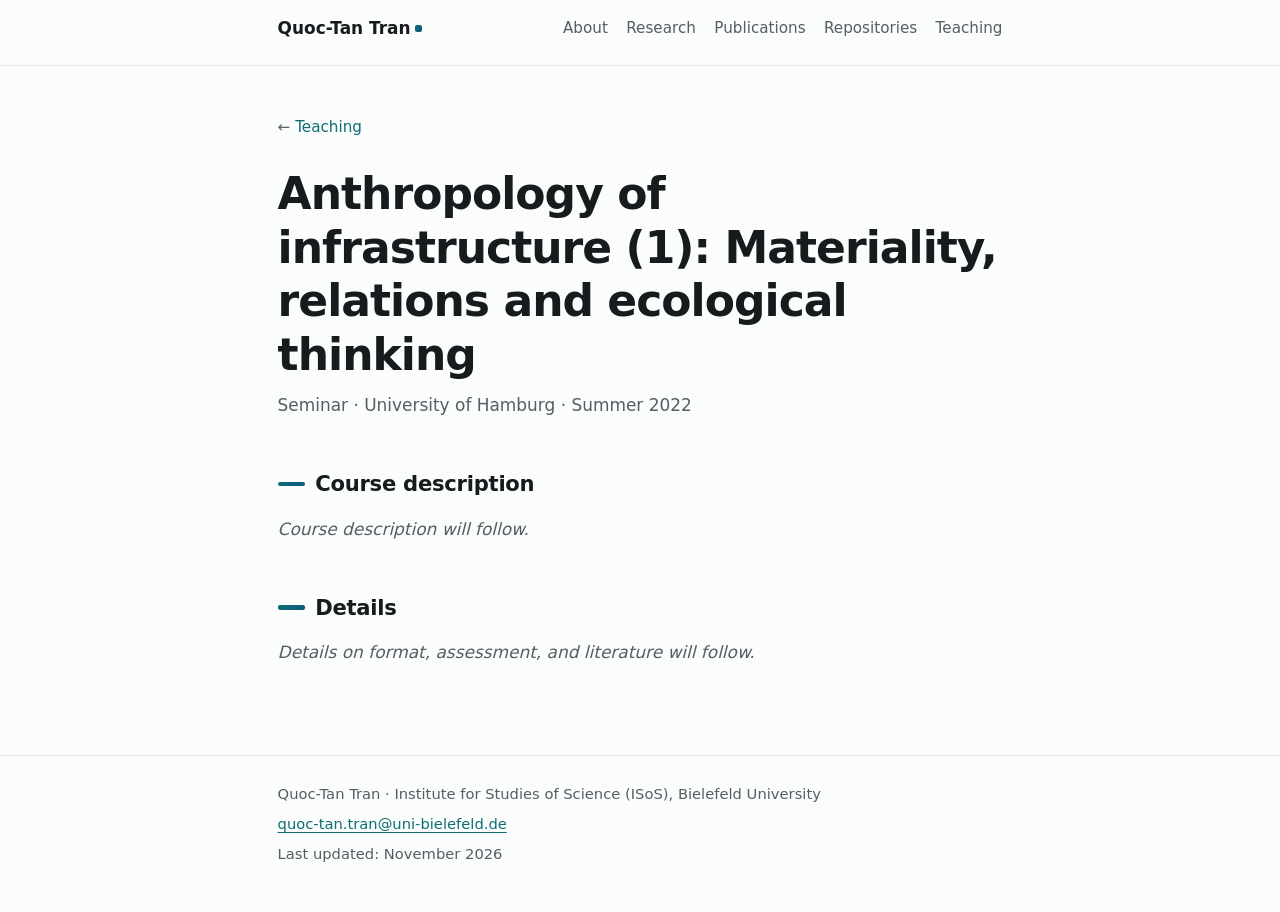
==== teaching/anthropology-infrastructure-1-s2022/index.html @ 623a3fcb "Add teaching overview and per-course pages (10 courses, newest to oldest)" ====
<!doctype html>
<html lang="en">
<head>
  <meta charset="utf-8">
  <meta name="viewport" content="width=device-width, initial-scale=1">
  <title>Anthropology of infrastructure (1): Materiality, relations and ecological thinking · Teaching · Quoc-Tan Tran</title>
  <meta name="description" content="Anthropology of infrastructure (1): Materiality, relations and ecological thinking. Seminar taught by Quoc-Tan Tran at the University of Hamburg, Summer 2022.">
  <link rel="stylesheet" href="../../style.css">
</head>
<body>
  <a class="skip" href="#main">Skip to content</a>

  <header class="site-header">
    <div class="wrap header-inner">
      <a class="site-name" href="../../index.html">Quoc-Tan Tran</a>
      <nav aria-label="Main navigation">
        <ul>
          <li><a href="../../index.html#about">About</a></li>
          <li><a href="../../index.html#research">Research</a></li>
          <li><a href="../../index.html#publications">Publications</a></li>
          <li><a href="../../index.html#repositories">Repositories</a></li>
          <li><a href="../index.html">Teaching</a></li>
        </ul>
      </nav>
    </div>
  </header>

  <main id="main" class="wrap">
    <p class="breadcrumb"><a href="../index.html">Teaching</a></p>
    <article>
      <h1>Anthropology of infrastructure (1): Materiality, relations and ecological thinking</h1>
      <p class="meta">Seminar · University of Hamburg · Summer 2022</p>

      <section id="description" aria-labelledby="description-heading">
        <h2 id="description-heading">Course description</h2>
        <p class="placeholder-note">Course description will follow.</p>
        <!-- FEED DESCRIPTION HERE:
             replace the placeholder-note paragraph with the description text.
             Optional subsections to uncomment when needed:
             <h3>Key topics</h3>, <h3>Assessment</h3>, <h3>Literature</h3>
        -->
      </section>


      <section id="details" aria-labelledby="details-heading">
        <h2 id="details-heading">Details</h2>
        <p class="placeholder-note">Details on format, assessment, and literature will follow.</p>
      </section>
    </article>
  </main>

  <footer class="site-footer">
    <div class="wrap">
      <p>Quoc-Tan Tran · Institute for Studies of Science (ISoS), Bielefeld University</p>
      <p><a href="mailto:quoc-tan.tran@uni-bielefeld.de">quoc-tan.tran@uni-bielefeld.de</a></p>
      <p>Last updated: November 2026</p>
    </div>
  </footer>
</body>
</html>
---- style.css ----
/* ==========================================================================
   qtan-tran.github.io — shared stylesheet (v2, "modern academic")
   Plain CSS, no external dependencies, system fonts only.
   Light + dark (prefers-color-scheme), responsive, print-friendly.
   Design: strong typographic hierarchy, teal accent used deliberately,
   cards + chips + gradient hairlines. No JavaScript.
   ========================================================================== */

/* --- Design tokens ------------------------------------------------------ */
:root {
  --measure: 48rem;
  --bg: #fbfcfc;
  --fg: #171b1e;
  --muted: #565d64;
  --faint: #8d949b;
  --accent: #0d6e73;
  --accent-2: #12577e;
  --accent-soft: rgba(13, 110, 115, 0.09);
  --card: #ffffff;
  --border: #e6e9ea;
  --shadow: 0 1px 2px rgba(23, 27, 30, 0.05);
  --shadow-hover: 0 10px 28px rgba(13, 110, 115, 0.13);
  --gradient: linear-gradient(100deg, var(--accent), var(--accent-2));
}

@media (prefers-color-scheme: dark) {
  :root {
    --bg: #101416;
    --fg: #e6e9eb;
    --muted: #a2aab0;
    --faint: #6b7278;
    --accent: #56c2c7;
    --accent-2: #6ea3d8;
    --accent-soft: rgba(86, 194, 199, 0.12);
    --card: #161b1e;
    --border: #272d31;
    --shadow: 0 1px 2px rgba(0, 0, 0, 0.3);
    --shadow-hover: 0 10px 28px rgba(0, 0, 0, 0.45);
  }
}

/* --- Base ---------------------------------------------------------------- */
* { box-sizing: border-box; }

html {
  -webkit-text-size-adjust: 100%;
  scroll-behavior: smooth;
}

body {
  margin: 0;
  font-family: system-ui, -apple-system, "Segoe UI", Roboto, "Helvetica Neue",
    Arial, "Noto Sans", sans-serif;
  font-size: 1.06rem;
  line-height: 1.7;
  color: var(--fg);
  background: var(--bg);
}

.wrap { max-width: var(--measure); margin: 0 auto; padding: 0 1.35rem; }

a {
  color: var(--accent);
  text-underline-offset: 0.2em;
  text-decoration-thickness: 1px;
  transition: color 0.15s ease, text-decoration-thickness 0.15s ease;
}
a:hover { text-decoration-thickness: 2px; }

h1, h2, h3 { line-height: 1.22; font-weight: 650; letter-spacing: -0.012em; }
h1 { font-size: clamp(2.05rem, 5vw, 2.75rem); margin: 0 0 0.6rem; letter-spacing: -0.022em; }
h2 {
  font-size: 1.32rem;
  margin: 3.2rem 0 1.1rem;
  display: flex;
  align-items: center;
  gap: 0.65rem;
}
h2::before {
  content: "";
  width: 1.7rem;
  height: 0.28rem;
  border-radius: 2px;
  background: var(--gradient);
  flex: none;
}
h3 { font-size: 1.04rem; margin: 1.9rem 0 0.6rem; }

p { margin: 0 0 1rem; }
ul, ol { margin: 0 0 1rem; padding-left: 1.45rem; }
li { margin-bottom: 0.55rem; }

.meta, .project-meta, .course-meta { color: var(--muted); }
em { font-style: italic; }
strong { font-weight: 650; }

/* --- Skip link ----------------------------------------------------------- */
.skip {
  position: absolute; left: -9999px; top: 0;
  background: var(--accent); color: #fff;
  padding: 0.5rem 1rem; z-index: 10; border-radius: 0 0 0.45rem 0;
}
.skip:focus { left: 0; }

/* --- Header / navigation (sticky, translucent) ---------------------------- */
.site-header {
  position: sticky; top: 0; z-index: 5;
  background: rgba(251, 252, 252, 0.86);
  -webkit-backdrop-filter: blur(10px);
  backdrop-filter: blur(10px);
  border-bottom: 1px solid var(--border);
  padding: 0.85rem 0;
}
@media (prefers-color-scheme: dark) {
  .site-header { background: rgba(16, 20, 22, 0.86); }
}
.header-inner {
  display: flex; flex-wrap: wrap; gap: 0.75rem 1.5rem;
  align-items: baseline; justify-content: space-between;
}
.site-name { font-weight: 700; text-decoration: none; color: var(--fg); font-size: 1.06rem; }
.site-name::after {
  content: "";
  display: inline-block;
  width: 0.42em; height: 0.42em; margin-left: 0.28em;
  border-radius: 2px;
  background: var(--gradient);
  vertical-align: 0.08em;
}
.site-header nav ul {
  list-style: none; display: flex; flex-wrap: wrap; gap: 0.2rem 1.15rem;
  margin: 0; padding: 0; font-size: 0.95rem;
}
.site-header nav a {
  text-decoration: none; color: var(--muted);
  padding: 0.15rem 0;
  border-bottom: 2px solid transparent;
  transition: color 0.15s ease, border-color 0.15s ease;
}
.site-header nav a:hover, .site-header nav a:focus {
  color: var(--accent);
  border-bottom-color: var(--accent);
}

/* --- Hero ------------------------------------------------------------------ */
main.wrap { padding-top: 3.1rem; padding-bottom: 4.5rem; }

.hero { margin-bottom: 1.2rem; }
.kicker {
  color: var(--accent);
  font-size: 0.86rem;
  font-weight: 650;
  letter-spacing: 0.09em;
  text-transform: uppercase;
  margin: 0 0 0.65rem;
}
.hero h1 {
  margin-bottom: 0.7rem;
  padding-bottom: 0.85rem;
  position: relative;
}
.hero h1::after {
  content: "";
  position: absolute; left: 0; bottom: 0;
  width: 4.2rem; height: 0.3rem;
  border-radius: 2px;
  background: var(--gradient);
}
.bio-lede { font-size: 1.12rem; color: var(--muted); max-width: 40rem; }

.chip-row { display: flex; flex-wrap: wrap; gap: 0.55rem; margin: 1.4rem 0 0; }
.chip {
  display: inline-flex; align-items: center; gap: 0.4em;
  border: 1px solid var(--border);
  border-radius: 999px;
  padding: 0.34rem 0.95rem;
  font-size: 0.92rem;
  text-decoration: none;
  color: var(--fg);
  background: var(--card);
  box-shadow: var(--shadow);
  transition: color 0.15s ease, border-color 0.15s ease, transform 0.15s ease;
}
.chip:hover {
  color: var(--accent);
  border-color: var(--accent);
  transform: translateY(-1px);
}

/* --- Projects (cards) ------------------------------------------------------- */
.project {
  position: relative; overflow: hidden;
  background: var(--card);
  border: 1px solid var(--border);
  border-radius: 0.75rem;
  padding: 1.45rem 1.55rem 1.25rem;
  margin-bottom: 1.25rem;
  box-shadow: var(--shadow);
  transition: transform 0.18s ease, box-shadow 0.18s ease;
}
.project::before {
  content: "";
  position: absolute; inset: 0 0 auto 0; height: 3px;
  background: var(--gradient);
}
.project:hover { transform: translateY(-2px); box-shadow: var(--shadow-hover); }
.project h3 { margin: 0 0 0.3rem; font-size: 1.12rem; }
.project-meta { font-size: 0.9rem; margin-bottom: 0.7rem; }
.pill {
  display: inline-block;
  font-size: 0.76rem; font-weight: 650; letter-spacing: 0.04em;
  text-transform: uppercase;
  color: var(--accent);
  background: var(--accent-soft);
  border-radius: 999px;
  padding: 0.12rem 0.7rem;
  margin-left: 0.45em;
  vertical-align: 0.12em;
  white-space: nowrap;
}

/* --- Publications ----------------------------------------------------------- */
.pub-note { font-size: 0.92rem; color: var(--muted); }
.pub-group { margin-bottom: 0.4rem; }
.pub-group > ul { list-style: none; padding-left: 0; }
.pub-group > ul > li {
  padding-left: 1.15rem; position: relative; margin-bottom: 0.85rem;
}
.pub-group > ul > li::before {
  content: ""; position: absolute; left: 0; top: 0.78em;
  width: 0.42rem; height: 0.42rem; border-radius: 2px;
  background: var(--accent-soft);
  border: 1.5px solid var(--accent);
}
.tag {
  display: inline-block; font-size: 0.76rem; font-weight: 600;
  color: var(--accent); background: var(--accent-soft);
  border-radius: 999px; padding: 0.1rem 0.6rem;
  margin-left: 0.35em; vertical-align: 0.12em;
  white-space: nowrap;
}

/* --- Repositories ------------------------------------------------------------ */
.repo-list { list-style: none; padding: 0; }
.repo-list > li {
  background: var(--card);
  border: 1px solid var(--border);
  border-radius: 0.75rem;
  padding: 1.3rem 1.5rem 1.1rem;
  margin-bottom: 1rem;
  box-shadow: var(--shadow);
  transition: transform 0.18s ease, box-shadow 0.18s ease;
}
.repo-list > li:hover { transform: translateY(-2px); box-shadow: var(--shadow-hover); }
.repo-list h3 { margin: 0 0 0.45rem; font-size: 1.08rem; }
.repo-list h3 a { text-decoration: none; color: var(--fg); }
.repo-list h3 a:hover { color: var(--accent); }
.repo-list .links { margin: 0.5rem 0 0; display: flex; flex-wrap: wrap; gap: 0.4rem 1.1rem; }

/* --- Teaching ------------------------------------------------------------------ */
.course-list { list-style: none; padding: 0; }
.course-list > li {
  display: flex; gap: 1.1rem; flex-wrap: wrap; align-items: baseline;
  padding: 0.65rem 0.85rem;
  margin-bottom: 0.45rem;
  border: 1px solid var(--border);
  border-radius: 0.6rem;
  background: var(--card);
  box-shadow: var(--shadow);
  transition: border-color 0.15s ease;
}
.course-list > li:hover { border-color: var(--accent); }
.course-list .term { flex: 0 0 8.5rem; color: var(--accent); font-weight: 650; font-size: 0.92rem; }
.placeholder-note { color: var(--muted); font-style: italic; }
.breadcrumb { margin: 0 0 1.6rem; font-size: 0.95rem; }
.breadcrumb a { text-decoration: none; }
.breadcrumb a::before { content: "← "; color: var(--muted); }
.breadcrumb a:hover::before { color: var(--accent); }

/* --- Footer ---------------------------------------------------------------------- */
.site-footer {
  border-top: 1px solid var(--border);
  padding: 1.6rem 0 2.6rem;
  color: var(--muted); font-size: 0.92rem;
}
.site-footer p { margin: 0 0 0.3rem; }

/* --- Responsive -------------------------------------------------------------------- */
@media (max-width: 30rem) {
  .header-inner { flex-direction: column; gap: 0.5rem; }
  .course-list .term { flex-basis: 100%; }
  .project { padding: 1.2rem 1.15rem 1.05rem; }
}

/* --- Print --------------------------------------------------------------------------- */
@media print {
  body { font-size: 10.5pt; color: #000; background: #fff; }
  .skip, .site-header, .chip-row { display: none; }
  a { color: #000; }
  main a[href^="http"]::after { content: " <" attr(href) ">"; font-size: 0.85em; color: #333; }
  .project, .repo-list > li, .course-list > li {
    border: 0.5pt solid #ccc; box-shadow: none; break-inside: avoid;
  }
  h2 { break-after: avoid; }
  li { break-inside: avoid; }
}

@media (prefers-reduced-motion: reduce) {
  html { scroll-behavior: auto; }
  * { transition: none !important; }
}
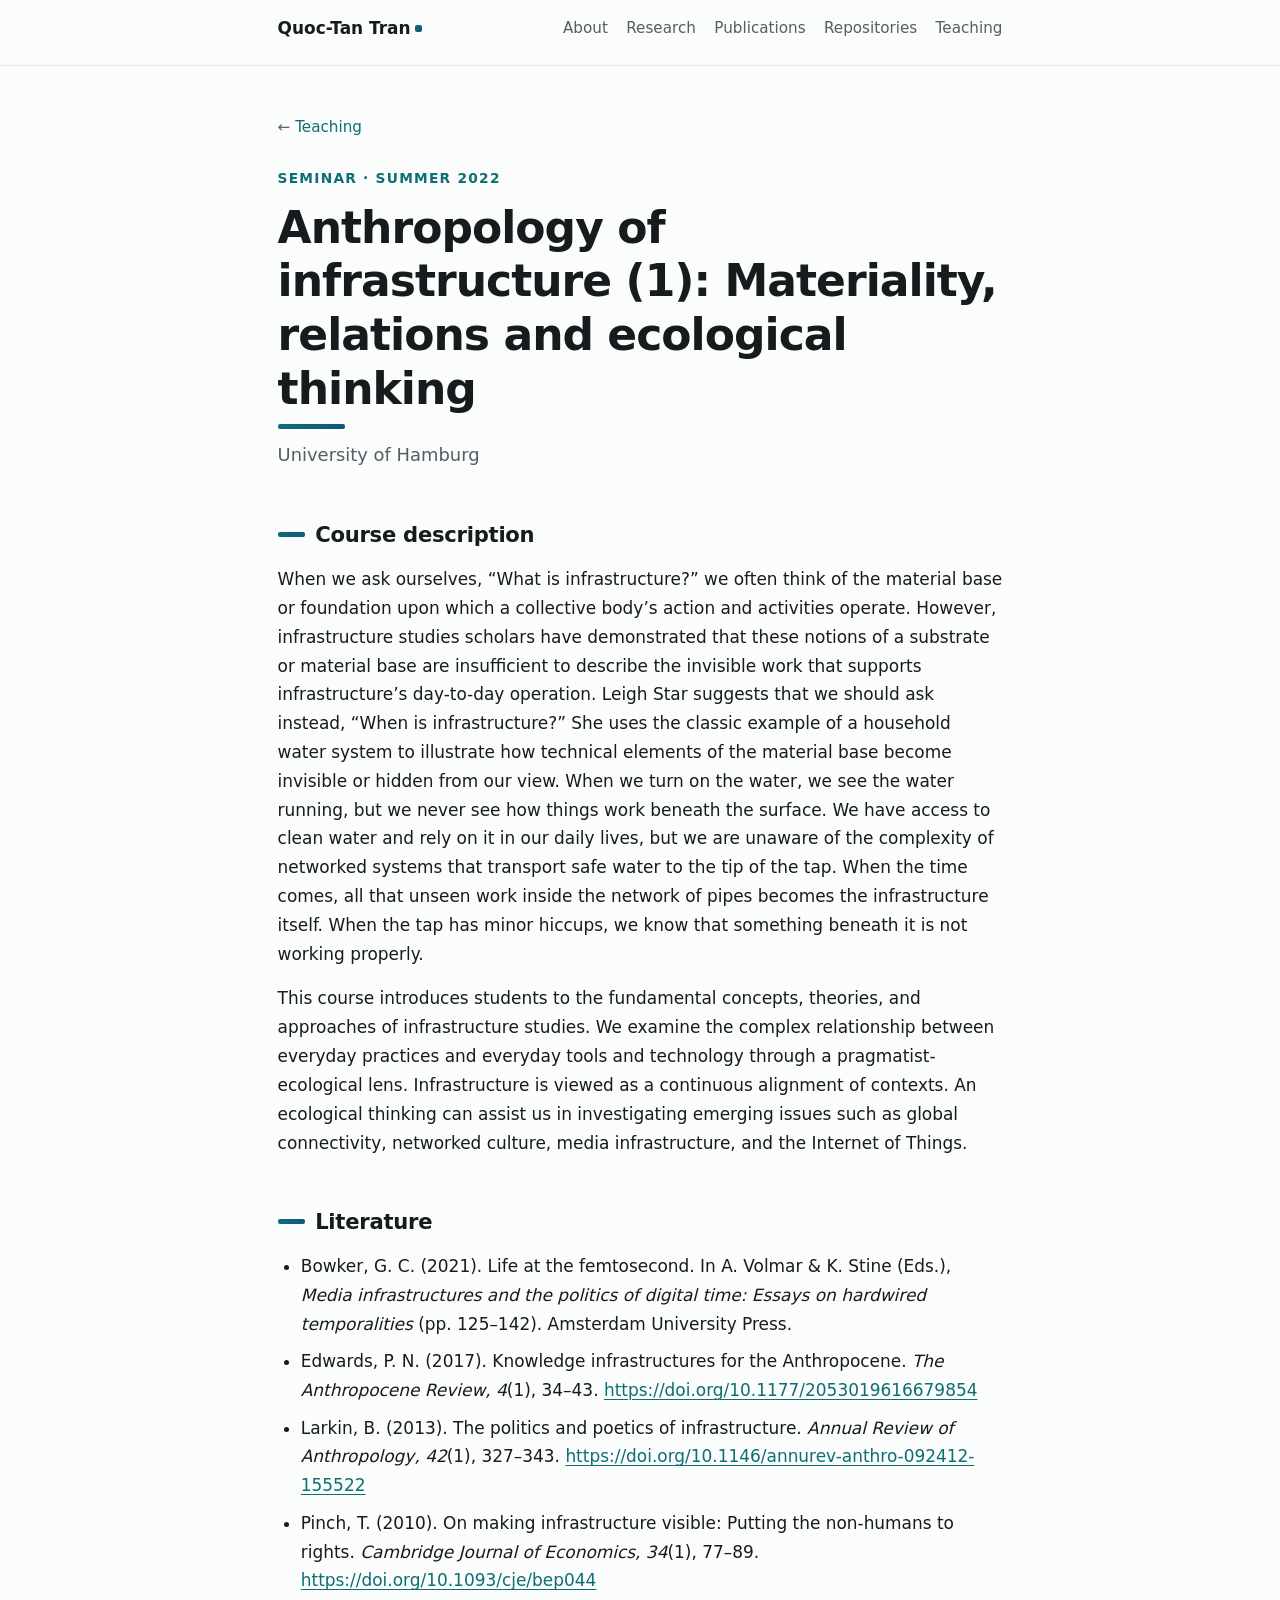
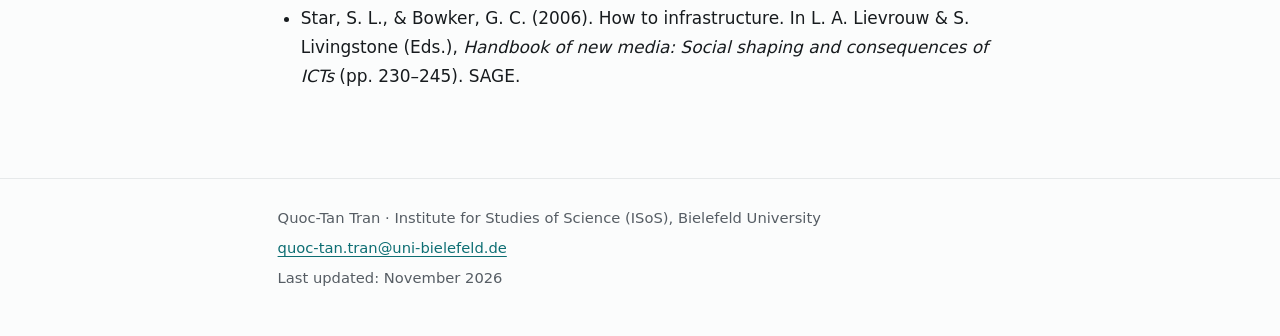
==== commit 12381b9a: "Redesign teaching index (grouped course rows); fill course descriptions for 8 seminars" ====
--- a/teaching/anthropology-infrastructure-1-s2022/index.html
+++ b/teaching/anthropology-infrastructure-1-s2022/index.html
@@ -4,7 +4,7 @@
   <meta charset="utf-8">
   <meta name="viewport" content="width=device-width, initial-scale=1">
   <title>Anthropology of infrastructure (1): Materiality, relations and ecological thinking · Teaching · Quoc-Tan Tran</title>
-  <meta name="description" content="Anthropology of infrastructure (1): Materiality, relations and ecological thinking. Seminar taught by Quoc-Tan Tran at the University of Hamburg, Summer 2022.">
+  <meta name="description" content="Seminar taught by Quoc-Tan Tran at the University of Hamburg, Summer 2022. Anthropology of infrastructure (1): Materiality, relations and ecological thinking.">
   <link rel="stylesheet" href="../../style.css">
 </head>
 <body>
@@ -28,23 +28,27 @@
   <main id="main" class="wrap">
     <p class="breadcrumb"><a href="../index.html">Teaching</a></p>
     <article>
-      <h1>Anthropology of infrastructure (1): Materiality, relations and ecological thinking</h1>
-      <p class="meta">Seminar · University of Hamburg · Summer 2022</p>
+      <header class="hero">
+        <p class="kicker">Seminar · Summer 2022</p>
+        <h1>Anthropology of infrastructure (1): Materiality, relations and ecological thinking</h1>
+        <p class="bio-lede">University of Hamburg</p>
+      </header>
 
       <section id="description" aria-labelledby="description-heading">
         <h2 id="description-heading">Course description</h2>
-        <p class="placeholder-note">Course description will follow.</p>
-        <!-- FEED DESCRIPTION HERE:
-             replace the placeholder-note paragraph with the description text.
-             Optional subsections to uncomment when needed:
-             <h3>Key topics</h3>, <h3>Assessment</h3>, <h3>Literature</h3>
-        -->
+        <p>When we ask ourselves, “What is infrastructure?” we often think of the material base or foundation upon which a collective body’s action and activities operate. However, infrastructure studies scholars have demonstrated that these notions of a substrate or material base are insufficient to describe the invisible work that supports infrastructure’s day-to-day operation. Leigh Star suggests that we should ask instead, “When is infrastructure?” She uses the classic example of a household water system to illustrate how technical elements of the material base become invisible or hidden from our view. When we turn on the water, we see the water running, but we never see how things work beneath the surface. We have access to clean water and rely on it in our daily lives, but we are unaware of the complexity of networked systems that transport safe water to the tip of the tap. When the time comes, all that unseen work inside the network of pipes becomes the infrastructure itself. When the tap has minor hiccups, we know that something beneath it is not working properly.</p>
+        <p>This course introduces students to the fundamental concepts, theories, and approaches of infrastructure studies. We examine the complex relationship between everyday practices and everyday tools and technology through a pragmatist-ecological lens. Infrastructure is viewed as a continuous alignment of contexts. An ecological thinking can assist us in investigating emerging issues such as global connectivity, networked culture, media infrastructure, and the Internet of Things.</p>
       </section>
 
-
-      <section id="details" aria-labelledby="details-heading">
-        <h2 id="details-heading">Details</h2>
-        <p class="placeholder-note">Details on format, assessment, and literature will follow.</p>
+      <section id="literature" aria-labelledby="literature-heading">
+        <h2 id="literature-heading">Literature</h2>
+        <ul>
+          <li>Bowker, G. C. (2021). Life at the femtosecond. In A. Volmar &amp; K. Stine (Eds.), <em>Media infrastructures and the politics of digital time: Essays on hardwired temporalities</em> (pp. 125–142). Amsterdam University Press.</li>
+          <li>Edwards, P. N. (2017). Knowledge infrastructures for the Anthropocene. <em>The Anthropocene Review, 4</em>(1), 34–43. <a href="https://doi.org/10.1177/2053019616679854">https://doi.org/10.1177/2053019616679854</a></li>
+          <li>Larkin, B. (2013). The politics and poetics of infrastructure. <em>Annual Review of Anthropology, 42</em>(1), 327–343. <a href="https://doi.org/10.1146/annurev-anthro-092412-155522">https://doi.org/10.1146/annurev-anthro-092412-155522</a></li>
+          <li>Pinch, T. (2010). On making infrastructure visible: Putting the non-humans to rights. <em>Cambridge Journal of Economics, 34</em>(1), 77–89. <a href="https://doi.org/10.1093/cje/bep044">https://doi.org/10.1093/cje/bep044</a></li>
+          <li>Star, S. L., &amp; Bowker, G. C. (2006). How to infrastructure. In L. A. Lievrouw &amp; S. Livingstone (Eds.), <em>Handbook of new media: Social shaping and consequences of ICTs</em> (pp. 230–245). SAGE.</li>
+        </ul>
       </section>
     </article>
   </main>
--- a/style.css
+++ b/style.css
@@ -257,20 +257,39 @@
 .repo-list h3 a:hover { color: var(--accent); }
 .repo-list .links { margin: 0.5rem 0 0; display: flex; flex-wrap: wrap; gap: 0.4rem 1.1rem; }
 
-/* --- Teaching ------------------------------------------------------------------ */
-.course-list { list-style: none; padding: 0; }
-.course-list > li {
-  display: flex; gap: 1.1rem; flex-wrap: wrap; align-items: baseline;
-  padding: 0.65rem 0.85rem;
-  margin-bottom: 0.45rem;
-  border: 1px solid var(--border);
-  border-radius: 0.6rem;
-  background: var(--card);
-  box-shadow: var(--shadow);
-  transition: border-color 0.15s ease;
-}
-.course-list > li:hover { border-color: var(--accent); }
-.course-list .term { flex: 0 0 8.5rem; color: var(--accent); font-weight: 650; font-size: 0.92rem; }
+/* --- Teaching (course index: grouped rows) ------------------------------------ */
+.course-index { margin-top: 0.6rem; }
+.course-group { margin: 0; }
+.course-group > h2 {
+  font-size: 1.1rem;
+  margin: 2.1rem 0 0.3rem;
+}
+.course-group:first-child > h2 { margin-top: 0.4rem; }
+.course-rows { list-style: none; padding: 0; margin: 0; border-top: 1px solid var(--border); }
+.course-rows > li { border-bottom: 1px solid var(--border); }
+.course-rows a {
+  display: grid;
+  grid-template-columns: 9.5rem 1fr;
+  column-gap: 1.2rem;
+  align-items: baseline;
+  padding: 0.6rem 0.55rem;
+  margin: 0;
+  text-decoration: none;
+  border-radius: 0.45rem;
+  transition: background 0.15s ease;
+}
+.course-rows a:hover, .course-rows a:focus-visible {
+  background: var(--accent-soft);
+}
+.course-rows .term {
+  color: var(--muted);
+  font-size: 0.88rem;
+  font-weight: 600;
+  font-variant-numeric: tabular-nums;
+  white-space: nowrap;
+}
+.course-rows .row-title { color: var(--fg); }
+.course-rows a:hover .row-title, .course-rows a:focus-visible .row-title { color: var(--accent); }
 .placeholder-note { color: var(--muted); font-style: italic; }
 .breadcrumb { margin: 0 0 1.6rem; font-size: 0.95rem; }
 .breadcrumb a { text-decoration: none; }
@@ -288,7 +307,7 @@
 /* --- Responsive -------------------------------------------------------------------- */
 @media (max-width: 30rem) {
   .header-inner { flex-direction: column; gap: 0.5rem; }
-  .course-list .term { flex-basis: 100%; }
+  .course-rows a { grid-template-columns: 1fr; row-gap: 0.1rem; padding: 0.55rem 0.4rem; }
   .project { padding: 1.2rem 1.15rem 1.05rem; }
 }
 
@@ -298,9 +317,11 @@
   .skip, .site-header, .chip-row { display: none; }
   a { color: #000; }
   main a[href^="http"]::after { content: " <" attr(href) ">"; font-size: 0.85em; color: #333; }
-  .project, .repo-list > li, .course-list > li {
-    border: 0.5pt solid #ccc; box-shadow: none; break-inside: avoid;
-  }
+  .project, .repo-list > li { border: 0.5pt solid #ccc; box-shadow: none; break-inside: avoid; }
+  .course-rows a { padding: 0.2rem 0; }
+  .course-rows { border-top: 0.5pt solid #ccc; }
+  .course-rows > li { border-bottom: 0.5pt solid #ccc; }
+  .course-group > h2 { margin: 1.2rem 0 0.2rem; }
   h2 { break-after: avoid; }
   li { break-inside: avoid; }
 }
